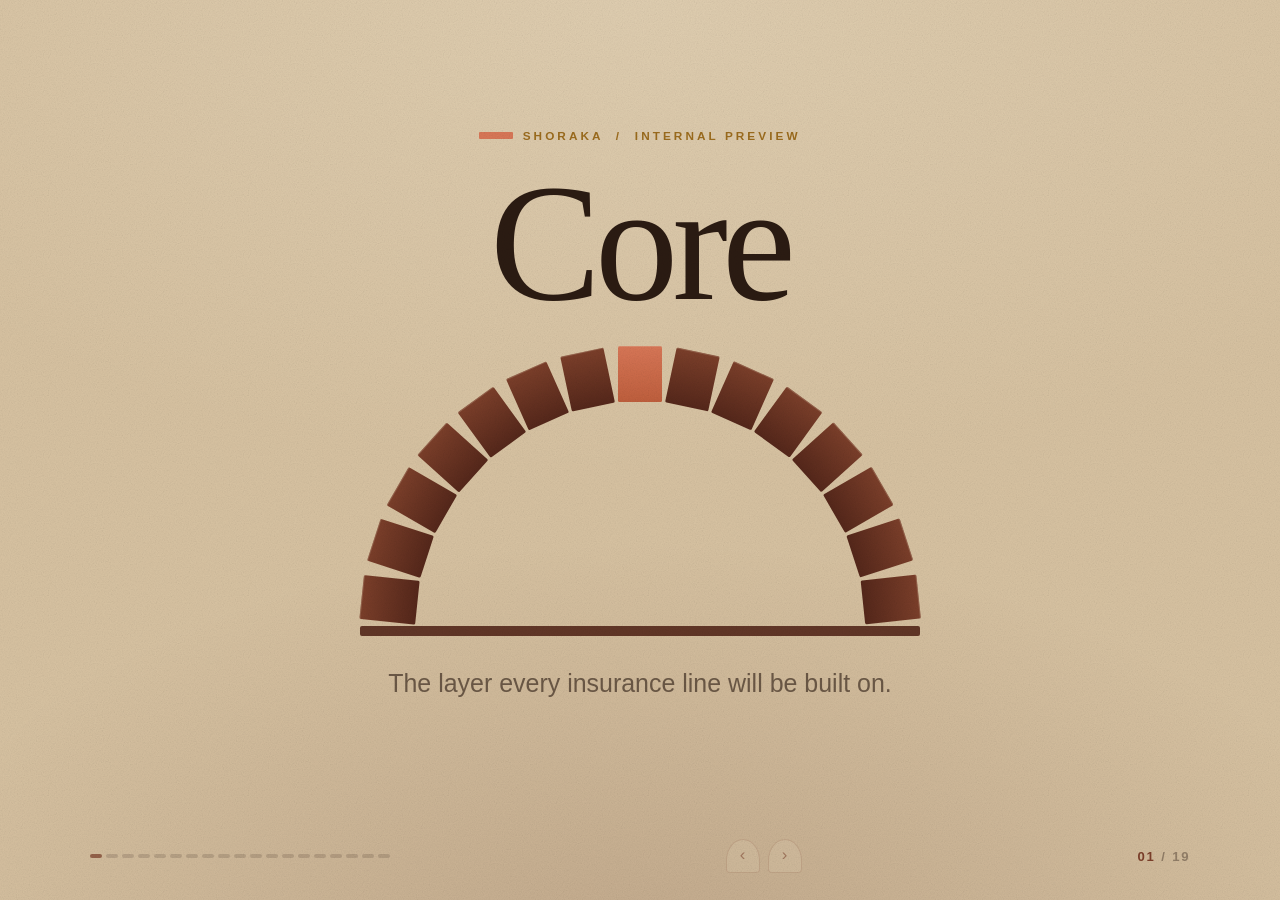
==== index.html @ 7801267b "Build both team slides from one niche primitive The niche is now an engine primitive: the deck's con" ====
<!DOCTYPE html>
<html lang="en">
<head>
<meta charset="utf-8">
<meta name="viewport" content="width=device-width, initial-scale=1">
<title>Core | Shoraka</title>
<meta name="description" content="Why launching a new insurance line used to take months at Shoraka, and what the core platform changes about that.">
<meta name="author" content="Shoraka">
<meta name="theme-color" content="#D8C3A2">
<meta property="og:type" content="website">
<meta property="og:title" content="Core | Shoraka">
<meta property="og:description" content="Why launching a new insurance line used to take months, and what the core platform changes about that.">
<meta property="og:image" content="https://mrsadri.github.io/core-deck/assets/og.jpg">
<meta property="og:url" content="https://mrsadri.github.io/core-deck/">
<meta name="twitter:card" content="summary_large_image">
<link rel="icon" href="assets/favicon.svg" type="image/svg+xml">
<link rel="apple-touch-icon" href="assets/apple-touch-icon.png">
<link rel="stylesheet" href="engine/css/tokens.css">
<link rel="stylesheet" href="engine/css/base.css">
<link rel="stylesheet" href="engine/css/shell.css">
<link rel="stylesheet" href="engine/css/type.css">
<link rel="stylesheet" href="engine/css/motif.css">
<link rel="stylesheet" href="engine/css/member.css">
<link rel="stylesheet" href="engine/css/layout.css">
<link rel="stylesheet" href="engine/css/title.css">
<link rel="stylesheet" href="engine/css/hud.css">
<link rel="stylesheet" href="engine/css/motion.css">
<link rel="stylesheet" href="core/css/tokens.css">
<link rel="stylesheet" href="core/css/team.css">
<link rel="stylesheet" href="core/css/slides.css">
</head>
<body>

<div class="deck" id="deck"></div>

<footer class="hud">
  <div class="ticks" id="ticks"></div>
  <div class="nav">
    <button id="prevBtn" type="button" aria-label="Previous slide">&lsaquo;</button>
    <button id="nextBtn" type="button" aria-label="Next slide">&rsaquo;</button>
  </div>
  <div class="count"><b id="cNow">01</b> <span id="cAll">/ 19</span></div>
</footer>

<script src="engine/js/motif.js"></script>
<script src="engine/js/stagger.js"></script>
<script src="engine/js/niche.js"></script>
<script src="engine/js/render.js"></script>
<script src="engine/js/presentation.js"></script>
<script src="engine/js/input.js"></script>
<script src="engine/js/start.js"></script>
<script src="core/config.js"></script>
<script src="core/copy.js"></script>
<script src="core/content/team.js"></script>
<script src="core/content/slides-opening.js"></script>
<script src="core/content/slides-problem.js"></script>
<script src="core/content/slides-platform.js"></script>
<script src="core/content/slides-vocabulary.js"></script>
<script src="core/content/slides-closing.js"></script>
<script src="core/main.js"></script>
</body>
</html>
---- engine/css/tokens.css ----
/* ============================================================
   Shared tokens: every value both decks agree on.

   Four more tokens are named here and declared by each deck in its
   own css/tokens.css, because their values differ per deck:
     --h1       the display size of an h1
     --tile     the width of a member portrait
     --m-name   the size of a member's name
     --m-role   the size of a member's role
   ============================================================ */
:root{
  --kraft:        #d8c3a2;
  --kraft-hi:     #e7d8bd;
  --kraft-lo:     #c3a77e;
  --brick:        #7c3f2a;
  --brick-deep:   #55271a;
  --yellow:       #c1872a;
  --yellow-lo:    #9c6c1d;
  --orange:       #d97757;
  --ink:          #2b1b12;
  --ink-60:       rgba(43,27,18,.62);
  --ink-38:       rgba(43,27,18,.38);
  --ink-14:       rgba(43,27,18,.14);

  --serif: "Iowan Old Style","Palatino Linotype","Book Antiqua",Palatino,Georgia,"Times New Roman",serif;
  --sans: -apple-system,BlinkMacSystemFont,"Segoe UI","Helvetica Neue",Arial,sans-serif;

  --ease: cubic-bezier(.2,.72,.2,1);
  --pad-y: 7vh;
  --pad-x: 7vw;
}
---- engine/css/base.css ----
/* The page itself: the reset, the kraft ground, the paper grain. */
*{box-sizing:border-box;margin:0;padding:0}
html,body{height:100%}

body{
  background-color:var(--kraft);
  background-image:
    radial-gradient(120% 90% at 50% 0%, rgba(231,216,189,.55) 0%, rgba(231,216,189,0) 58%),
    radial-gradient(100% 80% at 50% 108%, rgba(85,39,26,.16) 0%, rgba(85,39,26,0) 60%);
  color:var(--ink);
  font-family:var(--sans);
  overflow:hidden;
  cursor:default;
  -webkit-font-smoothing:antialiased;
}

/* paper grain */
body::after{
  content:"";position:fixed;inset:0;z-index:60;pointer-events:none;
  opacity:.42;mix-blend-mode:multiply;
  background-image:url("data:image/svg+xml,%3Csvg xmlns='http://www.w3.org/2000/svg' width='200' height='200'%3E%3Cfilter id='n'%3E%3CfeTurbulence type='fractalNoise' baseFrequency='.85' numOctaves='3' stitchTiles='stitch'/%3E%3CfeColorMatrix type='saturate' values='0'/%3E%3C/filter%3E%3Crect width='200' height='200' filter='url(%23n)' opacity='.5'/%3E%3C/svg%3E");
}
---- engine/css/shell.css ----
/* The deck frame, slide visibility, and the enter animation. */
/* ---------- deck shell ---------- */
.deck{position:fixed;inset:0}

.slide{
  position:absolute;inset:0;
  display:grid;place-items:center;
  padding:var(--pad-y) var(--pad-x) calc(var(--pad-y) + 24px);
  opacity:0;visibility:hidden;
  transition:opacity .40s var(--ease), visibility 0s .40s;
}
.slide.is-active{opacity:1;visibility:visible;transition:opacity .40s var(--ease)}
.wrap{width:min(1440px,100%)}

/* enter animation */
[data-anim]{
  opacity:0;transform:translateY(18px);
  transition:opacity .55s var(--ease), transform .55s var(--ease);
  transition-delay:calc(var(--d,0) * 65ms);
}
.is-active [data-anim]{opacity:1;transform:none}
---- engine/css/type.css ----
/* ---------- type ---------- */
.eyebrow{
  font-family:var(--sans);
  font-size:clamp(.7rem,.92vw,1rem);
  font-weight:600;letter-spacing:.26em;text-transform:uppercase;
  color:var(--yellow-lo);
  display:flex;align-items:center;gap:.85em;
}
.eyebrow::before{content:"";width:clamp(20px,2.6vw,42px);height:7px;background:var(--orange);border-radius:1px;flex:none}

h1{
  font-family:var(--serif);font-weight:400;
  font-size:var(--h1);line-height:.86;letter-spacing:-.035em;
}
h2{
  font-family:var(--serif);font-weight:400;
  font-size:clamp(2.4rem,5.7vw,6.1rem);line-height:1.0;letter-spacing:-.022em;
  max-width:20ch;text-wrap:balance;
}
h2.tight{max-width:16ch}
.lead{
  font-size:clamp(1.05rem,1.95vw,2.05rem);line-height:1.42;
  color:var(--ink-60);max-width:34ch;font-weight:400;text-wrap:pretty;
}
.support{
  font-size:clamp(.9rem,1.3vw,1.32rem);line-height:1.5;
  color:var(--brick);max-width:40ch;
}
.stack{display:flex;flex-direction:column;gap:clamp(1rem,2.2vh,1.9rem);align-items:flex-start}
.stack.center{align-items:center;text-align:center}
.stack.center .eyebrow{justify-content:center}
.stack.center .lead{max-width:38ch}
---- engine/css/motif.css ----
/* ---------- arch (rowlock voussoirs) ---------- */
.arch{position:relative;width:100%;margin-inline:auto}
.vsr{position:absolute;left:50%;bottom:0;transform-origin:50% 100%;display:block}
.vsr > i{
  position:absolute;top:0;left:0;right:0;display:block;
  background:linear-gradient(180deg,var(--brick) 0%,var(--brick-deep) 100%);
  border-radius:1.5px;
  box-shadow:inset 0 1px 0 rgba(231,216,189,.22);
  opacity:0;transform:scale(.86);
  transition:opacity .5s var(--ease), transform .5s var(--ease);
  transition-delay:calc(var(--i) * 34ms + 160ms);
}
.is-active .vsr > i{opacity:1;transform:none}
.vsr.is-ghost > i{
  background:none;border:1.5px dashed rgba(43,27,18,.34);box-shadow:none;
}
.vsr.is-new > i{background:linear-gradient(180deg,var(--yellow) 0%,var(--yellow-lo) 100%)}
.vsr.is-key > i{background:linear-gradient(180deg,var(--orange) 0%,#c05f3d 100%)}
.arch.flat .vsr > i{transition-delay:0ms}
/* the search hit: one stone pulled clear of the curve */
.vsr.is-lift > i{
  background:linear-gradient(180deg,var(--orange) 0%,#c05f3d 100%);
  box-shadow:0 10px 20px -10px rgba(85,39,26,.55), inset 0 1px 0 rgba(231,216,189,.3);
}
.vsr.is-lift{filter:drop-shadow(0 0 0 transparent)}
/* springing line under an arch */
.plinth{height:10px;background:var(--brick-deep);border-radius:2px;opacity:.9}
.plinth.thin{height:6px}
/* ---------- loose bricks: the order list before it has an owner ---------- */
.loose{position:relative;width:100%}
.lb{
  position:absolute;display:block;border-radius:1.5px;
  background:linear-gradient(180deg,var(--brick) 0%,var(--brick-deep) 100%);
  box-shadow:inset 0 1px 0 rgba(231,216,189,.22);
  opacity:0;transform:scale(.8);
  transition:opacity .5s var(--ease), transform .55s var(--ease);
  transition-delay:calc(var(--i) * 26ms + 140ms);
}
.is-active .lb{opacity:1;transform:none}
.lb.pale{background:linear-gradient(180deg,var(--kraft-lo) 0%,#b1946a 100%)}
---- engine/css/member.css ----
/* ---------- the member tile ---------- */
/* One niche, shared by every deck, sized by three deck tokens:
   --tile, --m-name and --m-role. A niche holds a photo, the Claude
   glyph, or a pending marker. */
.member{width:100%;text-align:center}
.niche{
  position:relative;aspect-ratio:3/4;width:100%;
  max-width:var(--tile);margin:0 auto .9rem;padding:6px;
  border-radius:50% 50% 7px 7px / 37% 37% 7px 7px;
  background:linear-gradient(165deg,var(--brick) 0%,var(--brick-deep) 100%);
  box-shadow:0 12px 26px -16px rgba(43,27,18,.72);
}
.niche::after{ /* keystone tick */
  content:"";position:absolute;top:-5px;left:50%;transform:translateX(-50%);
  width:12px;height:12px;background:var(--orange);border-radius:2px;
}
.niche img{
  width:100%;height:100%;object-fit:cover;display:block;
  border-radius:50% 50% 4px 4px / 36% 36% 4px 4px;
  background:#6b3423;
  filter:saturate(.86) contrast(1.03);
}
.niche.glyph{display:grid;place-items:center}
.niche.glyph .inner{
  width:100%;height:100%;border-radius:50% 50% 4px 4px / 36% 36% 4px 4px;
  background:linear-gradient(168deg,#f0e4ce 0%,#dcc9a8 100%);
  display:flex;align-items:center;justify-content:center;padding-bottom:6%;
}
/* official Claude mark, unmodified, in its own #D97757 */
.niche.glyph .mark{
  width:60%;height:auto;object-fit:contain;border-radius:0;background:none;filter:none;
}
/* a face we do not have yet, in the same pending voice as the screenshots */
.niche.is-pending{background:none;border:2px dotted var(--orange);padding:4px}
.niche.is-pending::after{background:var(--orange);opacity:.5}
.niche.is-pending .inner{
  width:100%;height:100%;border-radius:50% 50% 4px 4px / 36% 36% 4px 4px;
  background:repeating-linear-gradient(135deg, rgba(217,119,87,.08) 0 10px, rgba(217,119,87,0) 10px 20px), rgba(231,216,189,.6);
  display:grid;place-items:center;padding:8% 6%;
}
.niche.is-pending .tag{
  font-size:clamp(.5rem,.66vw,.68rem);letter-spacing:.14em;text-transform:uppercase;
  font-weight:600;color:var(--orange);line-height:1.3;
}
.m-name{
  font-size:var(--m-name);font-weight:600;line-height:1.28;letter-spacing:-.012em;
  min-height:2.56em; /* keeps every role on the same baseline */
  overflow-wrap:break-word;
}
.m-role{font-size:var(--m-role);color:var(--brick);margin-top:.28rem;letter-spacing:.02em}
/* a narrow, tall frame */
@media (max-width:760px) and (max-aspect-ratio:1/1){
  .niche{padding:4px}
  .niche::after{width:8px;height:8px;top:-4px}
}
---- engine/css/layout.css ----
/* ---------- split layout ---------- */
.split{display:grid;grid-template-columns:1.05fr .95fr;gap:clamp(2rem,6vw,7rem);align-items:center}
.split.tip{grid-template-columns:1fr 1fr}
@media (max-aspect-ratio:1/1){
  .split{grid-template-columns:1fr;gap:clamp(1.6rem,4vh,3rem)}
}
/* ---------- three cards on an arc ---------- */
.arcrow{
  position:relative;display:grid;grid-template-columns:repeat(3,1fr);width:100%;
  gap:clamp(1rem,3vw,3rem);align-items:stretch;
  padding:clamp(1.4rem,4vh,3.2rem) 0 clamp(.6rem,2vh,1.6rem);
}
.pier{
  position:relative;background:rgba(231,216,189,.55);
  border:1px solid rgba(124,63,42,.26);
  border-radius:46% 46% 6px 6px / 26% 26% 6px 6px;
  padding:clamp(1.5rem,3.2vh,2.4rem) clamp(1rem,1.9vw,1.9rem) clamp(1.2rem,2.6vh,2rem);
  text-align:center;
  display:flex;flex-direction:column;justify-content:center;
  transform-origin:50% 100%;
  box-shadow:0 14px 30px -24px rgba(43,27,18,.6);
}
/* the three piers radiate, like voussoirs around a curve */
.pier:nth-child(1){transform:rotate(-3.4deg) translateY(clamp(8px,1.6vh,20px))}
.pier:nth-child(2){transform:translateY(calc(-1 * clamp(12px,2.4vh,32px)))}
.pier:nth-child(3){transform:rotate(3.4deg) translateY(clamp(8px,1.6vh,20px))}
.pier .num{
  font-family:var(--serif);font-size:clamp(1.5rem,2.4vw,2.4rem);color:var(--orange);line-height:1;
  margin-bottom:.5rem;display:block;
}
.pier .pt{font-size:clamp(1rem,1.62vw,1.72rem);line-height:1.32;font-weight:500;letter-spacing:-.01em}
.pier .ps{font-size:clamp(.78rem,1.02vw,1.04rem);color:var(--brick);margin-top:.55rem;line-height:1.4}
---- engine/css/title.css ----
/* ---------- title ---------- */
.title-grid{display:grid;gap:clamp(1.4rem,3.4vh,2.6rem);justify-items:center;text-align:center}
.title-arch{width:min(560px,58vw)}
.hint{
  font-size:.82rem;letter-spacing:.18em;text-transform:uppercase;color:var(--ink-38);
  animation:fade 6s ease forwards;animation-delay:2.4s;
}
@keyframes fade{to{opacity:0}}
/* ---------- closing ---------- */
.closing .lead{max-width:30ch}
.sign{display:flex;gap:.7rem;align-items:center;color:var(--brick);font-size:clamp(.8rem,1.05vw,1.08rem);letter-spacing:.2em;text-transform:uppercase;font-weight:600}

/* the subtitle under a title arch sets its own measure */
.title-grid .lead{max-width:40ch}
---- engine/css/hud.css ----
/* ---------- HUD ---------- */
.hud{
  position:fixed;left:var(--pad-x);right:var(--pad-x);bottom:clamp(16px,3vh,30px);
  z-index:50;display:flex;align-items:center;justify-content:space-between;gap:2rem;
  pointer-events:none;
}
.ticks{display:flex;gap:4px;align-items:center}
.ticks b{width:12px;height:4px;border-radius:2px;background:rgba(43,27,18,.16);transition:background .3s var(--ease)}
.ticks b.on{background:rgba(124,63,42,.72)}
.nav{display:flex;gap:8px;pointer-events:auto;opacity:.5;transition:opacity .25s var(--ease)}
.nav:hover{opacity:1}
.nav button{
  width:34px;height:34px;padding:0 0 2px;
  border:1px solid rgba(124,63,42,.32);
  border-radius:50% 50% 4px 4px / 62% 62% 4px 4px;
  background:rgba(231,216,189,.42);color:var(--brick);
  font:inherit;font-size:1.05rem;line-height:1;cursor:pointer;
  display:grid;place-items:center;
  transition:background .2s var(--ease),border-color .2s var(--ease),transform .2s var(--ease);
}
.nav button:hover{background:rgba(231,216,189,.92);border-color:var(--brick)}
.nav button:active{transform:translateY(1px)}
.nav button:focus-visible{outline:2px solid var(--orange);outline-offset:3px}
.count{font-size:.82rem;letter-spacing:.14em;color:var(--ink-38);font-variant-numeric:tabular-nums;font-weight:600}
.count b{color:var(--brick)}
---- engine/css/motion.css ----
@media (prefers-reduced-motion:reduce){
  *{transition-duration:.01ms !important;animation-duration:.01ms !important;transition-delay:0ms !important}
}
---- core/css/tokens.css ----
/* ============================================================
   CORE / Shoraka internal deck
   The shared system lives in engine/css. What is left here is only
   what Core's own slides use.
   ============================================================ */

:root{
  --h1: clamp(4rem,13vw,15rem);
  /* one tile size for every member, in both tiers */
  --tile: min(158px, 18vh);
  --m-name: clamp(.8rem,1.05vw,1.1rem);
  --m-role: clamp(.7rem,.9vw,.94rem);
}
---- core/css/team.css ----
/* ---------- team ---------- */
/* both team tiers share one 7 column grid and one tile size, so every
   member is set at the same weight */
.team,.wider-row{
  display:grid;grid-template-columns:repeat(7,minmax(0,1fr));
  gap:clamp(.4rem,1.1vw,1.3rem);justify-items:center;width:100%;
}
.wm{width:100%;text-align:center}
/* second tier: the wider team, carried on a shared springing line */
.wider{width:100%;display:flex;flex-direction:column;gap:clamp(.7rem,1.7vh,1.3rem)}
.wider-label{
  display:flex;align-items:center;gap:clamp(.7rem,1.5vw,1.5rem);
  font-size:clamp(.64rem,.84vw,.9rem);font-weight:600;
  letter-spacing:.24em;text-transform:uppercase;color:var(--yellow-lo);white-space:nowrap;
}
.wider-label::before,.wider-label::after{
  content:"";height:2px;flex:1;background:rgba(124,63,42,.26);border-radius:1px;
}
.wm{display:flex;flex-direction:column;align-items:center}
.wm b{
  display:block;font-size:clamp(.72rem,.97vw,1.02rem);font-weight:600;
  line-height:1.28;letter-spacing:-.012em;min-height:2.56em;
  overflow-wrap:break-word;
}
.wm i{
  display:block;font-style:normal;font-size:clamp(.66rem,.84vw,.88rem);
  color:var(--brick);margin-top:.18rem;letter-spacing:.02em;
}
/* a narrow, tall frame: fewer columns and smaller tiles, both tiers alike */
@media (max-width:760px) and (max-aspect-ratio:1/1){
  :root{--tile:58px;--m-name:.7rem;--m-role:.66rem}
  .team,.wider-row{grid-template-columns:repeat(4,minmax(0,1fr));row-gap:1rem}
  .niche{margin-bottom:.45rem}
  .wm b{font-size:.7rem}
  .wm i{font-size:.66rem}
}
---- core/css/slides.css ----
/* ---------- repeated builds ---------- */
.repeat{display:grid;grid-template-columns:repeat(4,1fr);gap:clamp(.9rem,2.4vw,2.4rem);width:100%}
.rep-col{text-align:center}
.rep-col .arch{width:100%}
.rep-name{font-size:clamp(.8rem,1.05vw,1.1rem);font-weight:600;margin-top:.8rem;letter-spacing:.04em;text-transform:uppercase}
.rep-cost{font-size:clamp(.74rem,.95vw,1rem);color:var(--brick);margin-top:.2rem}

/* ---------- key/legend ---------- */
.legend{display:flex;flex-direction:column;gap:.85rem;margin-top:.4rem}
.leg{display:flex;align-items:center;gap:.7rem;font-size:clamp(.84rem,1.15vw,1.18rem);color:var(--ink-60)}
.leg b{width:16px;height:16px;border-radius:2px;flex:none}
.leg b.brown{background:var(--brick)}
.leg b.yellow{background:var(--yellow)}
.leg b.dash{border:1.5px dashed rgba(43,27,18,.4)}
.leg span{color:var(--ink);font-weight:600}
/* ---------- big number ---------- */
.punch{display:flex;align-items:baseline;gap:clamp(1rem,3vw,3rem);flex-wrap:wrap;justify-content:center}
.was{
  font-family:var(--serif);font-size:clamp(2rem,5.4vw,5.4rem);color:var(--ink-38);
  position:relative;line-height:1;
}
.was::after{content:"";position:absolute;left:-4%;right:-4%;top:52%;height:5px;background:var(--brick);opacity:.55;border-radius:3px}
.arrowg{font-size:clamp(1.6rem,3.4vw,3.4rem);color:var(--orange);line-height:1}
.now{font-family:var(--serif);font-size:clamp(3.4rem,9.2vw,10.5rem);line-height:.9;letter-spacing:-.03em}
.now em{font-style:normal;color:var(--orange)}

/* ---------- BFF geometry ---------- */
.bff{width:100%}
.bff-row{display:grid;grid-template-columns:repeat(3,1fr);gap:clamp(1rem,2.6vw,2.6rem);align-items:end}
.opening{
  position:relative;aspect-ratio:1/.86;
  border:2px solid var(--brick);border-bottom:none;
  border-radius:50% 50% 0 0 / 62% 62% 0 0;
  background:linear-gradient(180deg,rgba(231,216,189,.62),rgba(231,216,189,0));
  display:flex;align-items:flex-end;justify-content:center;padding-bottom:9%;
}
.opening span{font-size:clamp(.85rem,1.3vw,1.34rem);font-weight:600;letter-spacing:.1em;text-transform:uppercase}
.base{
  margin-top:10px;height:clamp(38px,5.4vh,62px);border-radius:3px;
  background:linear-gradient(180deg,var(--brick) 0%,var(--brick-deep) 100%);
  display:flex;align-items:center;justify-content:center;
  color:var(--kraft-hi);letter-spacing:.34em;text-transform:uppercase;
  font-size:clamp(.72rem,1.02vw,1.06rem);font-weight:600;
}

/* ---------- before / after ---------- */
.ba{display:grid;grid-template-columns:1fr auto 1fr;gap:clamp(1.4rem,4vw,4rem);align-items:center;width:100%}
.ba-col .k{font-size:clamp(.72rem,.95vw,1rem);letter-spacing:.26em;text-transform:uppercase;color:var(--yellow-lo);margin-bottom:.9rem;font-weight:600}
.ba-col .v{font-family:var(--serif);font-size:clamp(1.5rem,3.3vw,3.5rem);line-height:1.12;letter-spacing:-.02em}
.ba-col.after .v{color:var(--brick)}
.ba-rule{width:3px;align-self:stretch;background:repeating-linear-gradient(180deg,var(--brick) 0 14px,transparent 14px 24px);opacity:.5;border-radius:2px}

/* ---------- vocabulary ---------- */
.term{display:flex;flex-direction:column;gap:clamp(.6rem,1.6vh,1.2rem)}
.acr{font-family:var(--serif);font-size:clamp(4rem,12.5vw,14rem);line-height:.84;letter-spacing:-.04em}
.expand{
  font-size:clamp(1.1rem,2.5vw,2.6rem);color:var(--brick);font-weight:500;letter-spacing:-.01em;
}
.tbd{position:relative;border-bottom:2px dotted var(--orange);padding-bottom:2px}
.tbd em{
  position:absolute;top:-.4em;right:-.6em;transform:translateX(100%);
  font-style:normal;font-size:.42em;letter-spacing:.14em;text-transform:uppercase;
  color:var(--orange);white-space:nowrap;font-weight:600;
}
.term .lead{max-width:30ch;font-size:clamp(1.05rem,2vw,2.1rem);color:var(--ink-60)}
.stepdots{display:flex;gap:8px;align-items:center}
.stepdots b{width:26px;height:9px;border-radius:2px;background:var(--ink-14)}
.stepdots b.on{background:var(--orange)}

/* ---------- one off measures and sizes, each named for its slide ---------- */
.support.note{margin-top:1.4rem;text-align:center}
.support.note.wide{max-width:none}
.stack.center .lead.repeat-sum{max-width:44ch}
.lead.cost-sum{max-width:38ch}
.stack.center .lead.punch-sum{max-width:40ch}
.stack.center .lead.journey-sum{max-width:42ch}
h2.bff-title{font-size:clamp(2rem,4.4vw,4.6rem)}
h1.handoff{font-size:clamp(2.8rem,8.4vw,9rem)}
.acr.phrase{font-size:clamp(2.6rem,7.4vw,8.4rem)}
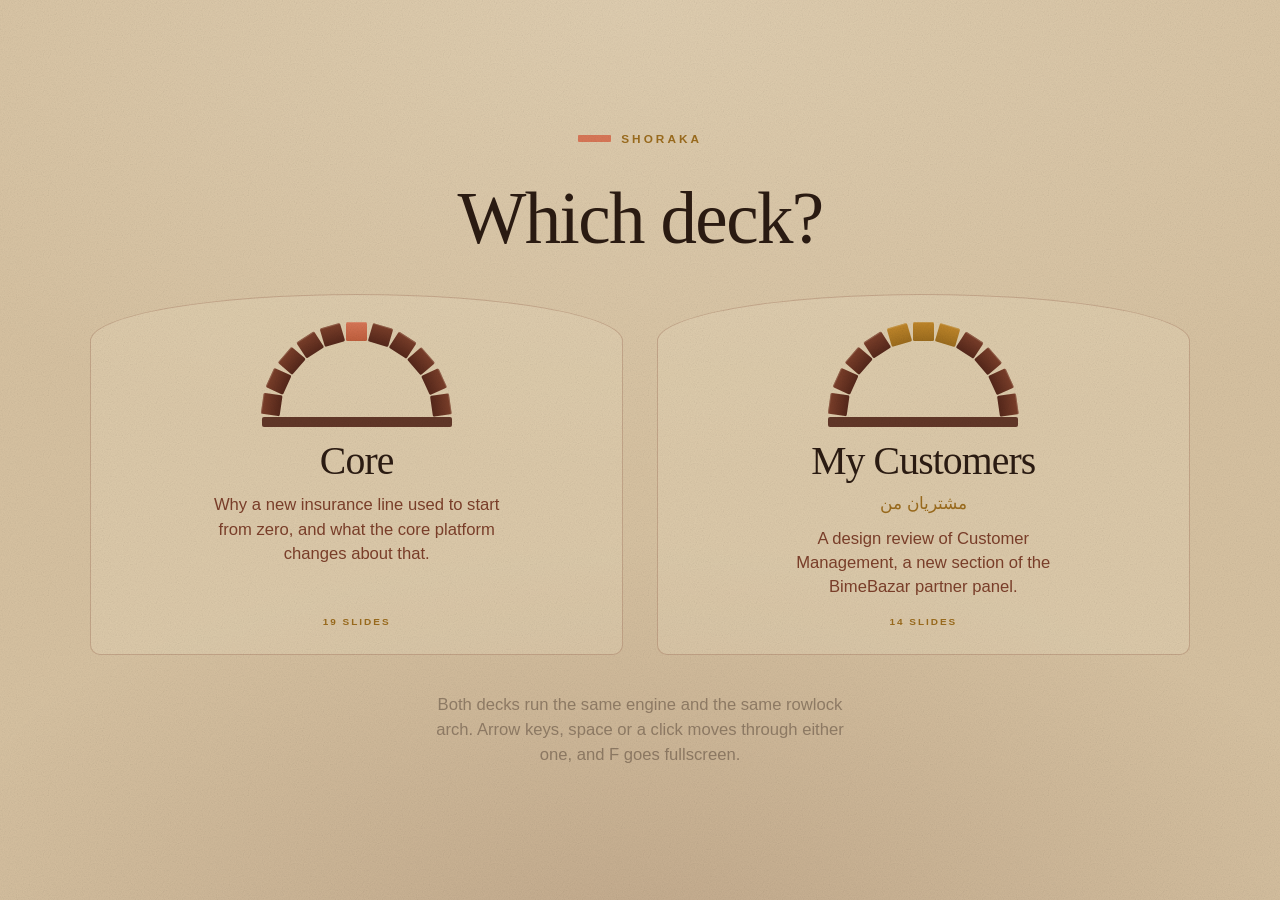
==== commit e742c7f0: "Add a homepage, and move Core down into core/ The repository held two decks and no way in. Core sat " ====
--- a/index.html
+++ b/index.html
@@ -3,60 +3,54 @@
 <head>
 <meta charset="utf-8">
 <meta name="viewport" content="width=device-width, initial-scale=1">
-<title>Core | Shoraka</title>
-<meta name="description" content="Why launching a new insurance line used to take months at Shoraka, and what the core platform changes about that.">
+<title>Shoraka decks</title>
+<meta name="description" content="Two presentations: Core, the insurance platform, and My Customers, a design review of the BimeBazar partner panel.">
 <meta name="author" content="Shoraka">
 <meta name="theme-color" content="#D8C3A2">
 <meta property="og:type" content="website">
-<meta property="og:title" content="Core | Shoraka">
-<meta property="og:description" content="Why launching a new insurance line used to take months, and what the core platform changes about that.">
-<meta property="og:image" content="https://mrsadri.github.io/core-deck/assets/og.jpg">
+<meta property="og:title" content="Shoraka decks">
+<meta property="og:description" content="Two presentations: Core, the insurance platform, and My Customers, a design review of the BimeBazar partner panel.">
+<meta property="og:image" content="https://mrsadri.github.io/core-deck/assets/social/core.jpg">
 <meta property="og:url" content="https://mrsadri.github.io/core-deck/">
 <meta name="twitter:card" content="summary_large_image">
-<link rel="icon" href="assets/favicon.svg" type="image/svg+xml">
-<link rel="apple-touch-icon" href="assets/apple-touch-icon.png">
+<link rel="icon" href="assets/brand/favicon.svg" type="image/svg+xml">
+<link rel="apple-touch-icon" href="assets/brand/apple-touch-icon.png">
 <link rel="stylesheet" href="engine/css/tokens.css">
 <link rel="stylesheet" href="engine/css/base.css">
-<link rel="stylesheet" href="engine/css/shell.css">
 <link rel="stylesheet" href="engine/css/type.css">
 <link rel="stylesheet" href="engine/css/motif.css">
-<link rel="stylesheet" href="engine/css/member.css">
-<link rel="stylesheet" href="engine/css/layout.css">
-<link rel="stylesheet" href="engine/css/title.css">
-<link rel="stylesheet" href="engine/css/hud.css">
 <link rel="stylesheet" href="engine/css/motion.css">
-<link rel="stylesheet" href="core/css/tokens.css">
-<link rel="stylesheet" href="core/css/team.css">
-<link rel="stylesheet" href="core/css/slides.css">
+<link rel="stylesheet" href="home/css/home.css">
 </head>
 <body>
 
-<div class="deck" id="deck"></div>
+<main class="home is-active" id="home">
+  <div class="home-grid">
+    <div class="eyebrow">Shoraka</div>
+    <h1 class="ask">Which deck?</h1>
 
-<footer class="hud">
-  <div class="ticks" id="ticks"></div>
-  <div class="nav">
-    <button id="prevBtn" type="button" aria-label="Previous slide">&lsaquo;</button>
-    <button id="nextBtn" type="button" aria-label="Next slide">&rsaquo;</button>
+    <div class="choices">
+      <a class="choice" href="core/index.html">
+        <div class="choice-arch"><div class="arch" data-bricks="11" data-depth=".2" data-key="1"></div><div class="plinth"></div></div>
+        <div class="choice-name">Core</div>
+        <p class="choice-sub">Why a new insurance line used to start from zero, and what the core platform changes about that.</p>
+        <div class="choice-meta">19 slides</div>
+      </a>
+
+      <a class="choice" href="customers/index.html">
+        <div class="choice-arch"><div class="arch" data-bricks="11" data-depth=".2" data-new="3"></div><div class="plinth"></div></div>
+        <div class="choice-name">My Customers</div>
+        <p class="choice-fa" dir="rtl" lang="fa">مشتریان من</p>
+        <p class="choice-sub">A design review of Customer Management, a new section of the BimeBazar partner panel.</p>
+        <div class="choice-meta">14 slides</div>
+      </a>
+    </div>
+
+    <p class="home-foot">Both decks run the same engine and the same rowlock arch. Arrow keys, space or a click moves through either one, and F goes fullscreen.</p>
   </div>
-  <div class="count"><b id="cNow">01</b> <span id="cAll">/ 19</span></div>
-</footer>
+</main>
 
 <script src="engine/js/motif.js"></script>
-<script src="engine/js/stagger.js"></script>
-<script src="engine/js/niche.js"></script>
-<script src="engine/js/render.js"></script>
-<script src="engine/js/presentation.js"></script>
-<script src="engine/js/input.js"></script>
-<script src="engine/js/start.js"></script>
-<script src="core/config.js"></script>
-<script src="core/copy.js"></script>
-<script src="core/content/team.js"></script>
-<script src="core/content/slides-opening.js"></script>
-<script src="core/content/slides-problem.js"></script>
-<script src="core/content/slides-platform.js"></script>
-<script src="core/content/slides-vocabulary.js"></script>
-<script src="core/content/slides-closing.js"></script>
-<script src="core/main.js"></script>
+<script src="home/main.js"></script>
 </body>
 </html>
--- a/engine/css/tokens.css
+++ b/engine/css/tokens.css
@@ -1,14 +1,20 @@
 /* ============================================================
-   Shared tokens: every value both decks agree on.
+   Every token, for both decks and the homepage.
 
-   Four more tokens are named here and declared by each deck in its
-   own css/tokens.css, because their values differ per deck:
-     --h1       the display size of an h1
-     --tile     the width of a member portrait
-     --m-name   the size of a member's name
-     --m-role   the size of a member's role
+   One value, defined once. A deck does not declare tokens of its own: a
+   size only one deck needs belongs in that deck's own stylesheet, next to
+   the rule that needs it. So a number here moves both decks together, and
+   a number that moves one deck is visibly local.
+
+   --tile is the one token a deck still narrows, and only because the cap
+   follows the grid rather than the brand. Core packs 14 members into two
+   tiers, so the shared cap below leaves it 1.3px short of its frame at
+   1280x800; it sets its own in core/css/team.css. My Customers sets 5 in
+   one tier and uses the shared value. Both decks narrow it again on a
+   narrow, tall frame, where Core drops to 4 columns and Customers to 2.
    ============================================================ */
 :root{
+  /* ---------- palette: kraft paper, brick, and one accent ---------- */
   --kraft:        #d8c3a2;
   --kraft-hi:     #e7d8bd;
   --kraft-lo:     #c3a77e;
@@ -22,9 +28,35 @@
   --ink-38:       rgba(43,27,18,.38);
   --ink-14:       rgba(43,27,18,.14);
 
+  /* ---------- families: installed faces only, so a deck renders offline ---------- */
   --serif: "Iowan Old Style","Palatino Linotype","Book Antiqua",Palatino,Georgia,"Times New Roman",serif;
   --sans: -apple-system,BlinkMacSystemFont,"Segoe UI","Helvetica Neue",Arial,sans-serif;
 
+  /* ---------- the type scale, largest first ----------
+     --h1-hero sets a single display word, such as Core on its title
+     slide. --h1 sets a display sentence, which is what every other h1 in
+     either deck is. --h2 down are the same sizes both decks always used. */
+  --h1-hero: clamp(4rem,13vw,15rem);
+  --h1:      clamp(2.7rem,8vw,8.6rem);
+  --h2:      clamp(2.4rem,5.7vw,6.1rem);
+  --lead:    clamp(1.05rem,1.95vw,2.05rem);
+  --support: clamp(.9rem,1.3vw,1.32rem);
+  --eyebrow: clamp(.7rem,.92vw,1rem);
+
+  /* ---------- the member tile ----------
+     --tile is a cap, not a width: a niche fills its grid cell up to this.
+     The cap stops a sparse grid ballooning; a dense grid is governed by
+     its cell long before the cap is reached. */
+  --tile:   min(204px, 24vh);
+  --m-name: clamp(.83rem,1.1vw,1.16rem);
+  --m-role: clamp(.72rem,.92vw,.97rem);
+
+  /* ---------- the panel screenshot frame ----------
+     My Customers frames every capture to this. Change it once if the real
+     captures come back at a size other than 1280 x 832. */
+  --shot-ratio: 1280 / 832;
+
+  /* ---------- motion and the frame ---------- */
   --ease: cubic-bezier(.2,.72,.2,1);
   --pad-y: 7vh;
   --pad-x: 7vw;
--- a/engine/css/type.css
+++ b/engine/css/type.css
@@ -1,7 +1,7 @@
 /* ---------- type ---------- */
 .eyebrow{
   font-family:var(--sans);
-  font-size:clamp(.7rem,.92vw,1rem);
+  font-size:var(--eyebrow);
   font-weight:600;letter-spacing:.26em;text-transform:uppercase;
   color:var(--yellow-lo);
   display:flex;align-items:center;gap:.85em;
@@ -12,18 +12,22 @@
   font-family:var(--serif);font-weight:400;
   font-size:var(--h1);line-height:.86;letter-spacing:-.035em;
 }
+/* one display word, set as large as the frame allows */
+h1.hero{
+  font-size:var(--h1-hero);
+}
 h2{
   font-family:var(--serif);font-weight:400;
-  font-size:clamp(2.4rem,5.7vw,6.1rem);line-height:1.0;letter-spacing:-.022em;
+  font-size:var(--h2);line-height:1.0;letter-spacing:-.022em;
   max-width:20ch;text-wrap:balance;
 }
 h2.tight{max-width:16ch}
 .lead{
-  font-size:clamp(1.05rem,1.95vw,2.05rem);line-height:1.42;
+  font-size:var(--lead);line-height:1.42;
   color:var(--ink-60);max-width:34ch;font-weight:400;text-wrap:pretty;
 }
 .support{
-  font-size:clamp(.9rem,1.3vw,1.32rem);line-height:1.5;
+  font-size:var(--support);line-height:1.5;
   color:var(--brick);max-width:40ch;
 }
 .stack{display:flex;flex-direction:column;gap:clamp(1rem,2.2vh,1.9rem);align-items:flex-start}
--- a/engine/css/motif.css
+++ b/engine/css/motif.css
@@ -16,7 +16,6 @@
 }
 .vsr.is-new > i{background:linear-gradient(180deg,var(--yellow) 0%,var(--yellow-lo) 100%)}
 .vsr.is-key > i{background:linear-gradient(180deg,var(--orange) 0%,#c05f3d 100%)}
-.arch.flat .vsr > i{transition-delay:0ms}
 /* the search hit: one stone pulled clear of the curve */
 .vsr.is-lift > i{
   background:linear-gradient(180deg,var(--orange) 0%,#c05f3d 100%);
--- a/home/css/home.css
+++ b/home/css/home.css
@@ -0,0 +1,96 @@
+/* ---------- the chooser ---------- */
+/* The homepage is not a deck: no slides, no HUD, no navigation. It borrows
+   the ground from base.css, the type scale from tokens.css and the arch from
+   motif.css, so it cannot drift away from the two decks it introduces.
+
+   .home carries .is-active because that is the engine's word for revealed,
+   and the homepage is revealed for as long as it is open. It is what makes
+   the bricks of each card's arch opaque. The entrance itself is a plain
+   keyframe on the same 65ms beat and the same --ease as a slide, so the
+   timing matches without the homepage joining the deck lifecycle, and every
+   element ends at its resting state, so the cards stay readable even if the
+   animation never runs. */
+
+/* one screen, but never clip the cards on a short frame */
+body{overflow:auto}
+
+.home{
+  min-height:100%;display:grid;place-items:center;
+  padding:var(--pad-y) var(--pad-x);
+}
+.home-grid{
+  display:flex;flex-direction:column;align-items:center;text-align:center;
+  gap:clamp(1.6rem,4.2vh,3rem);width:min(1100px,100%);
+}
+.home-grid .eyebrow{justify-content:center}
+.ask{font-size:var(--h2);line-height:1;letter-spacing:-.022em;max-width:20ch}
+.home-foot{font-size:var(--support);color:var(--ink-38);max-width:48ch;line-height:1.5}
+
+/* ---------- the two cards ---------- */
+.choices{
+  display:grid;grid-template-columns:repeat(2,minmax(0,1fr));
+  gap:clamp(1rem,2.6vw,2.4rem);width:100%;
+}
+.choice{
+  display:flex;flex-direction:column;align-items:center;gap:.75rem;
+  padding:clamp(1.3rem,3vh,2.2rem) clamp(1rem,2.2vw,2rem);
+  border:1px solid rgba(124,63,42,.26);
+  border-radius:50% 50% 10px 10px / 13% 13% 10px 10px;
+  background:rgba(231,216,189,.34);
+  color:inherit;text-decoration:none;
+  transition:background .25s var(--ease),border-color .25s var(--ease),transform .25s var(--ease);
+}
+.choice:hover,.choice:focus-visible{
+  background:rgba(231,216,189,.74);border-color:rgba(124,63,42,.54);
+  transform:translateY(-3px);
+}
+.choice:focus-visible{outline:2px solid var(--orange);outline-offset:3px}
+
+/* a small arch over each card, built by the primitive the decks use */
+.choice-arch{width:min(190px,44%)}
+
+.choice-name{
+  font-family:var(--serif);font-weight:400;
+  font-size:clamp(1.7rem,3.1vw,2.9rem);line-height:1;letter-spacing:-.022em;
+  margin-top:.2rem;
+}
+.choice-fa{font-size:var(--support);color:var(--yellow-lo);line-height:1.3}
+.choice-sub{font-size:var(--support);color:var(--brick);max-width:32ch;line-height:1.45}
+/* pinned to the foot of the card, so the two counts sit on one line
+   however much the copy above them differs in length */
+.choice-meta{
+  font-size:clamp(.6rem,.78vw,.78rem);letter-spacing:.2em;text-transform:uppercase;
+  font-weight:600;color:var(--yellow-lo);margin-top:auto;padding-top:.3rem;
+}
+
+/* ---------- the entrance ---------- */
+.home-grid > *,.choice{animation:rise .55s var(--ease) both;animation-delay:calc(var(--d,0) * 65ms)}
+/* the card row carries its cards, which animate on their own beats */
+.choices{animation:none}
+.home-grid > *:nth-child(1){--d:0}
+.home-grid > *:nth-child(2){--d:1}
+.home-grid > *:nth-child(4){--d:5}
+.choice:nth-child(1){--d:2}
+.choice:nth-child(2){--d:3}
+@keyframes rise{from{opacity:0;transform:translateY(18px)}}
+
+/* ---------- a narrow, tall frame ----------
+   The cards stack, so the page gets taller exactly when it has less room.
+   Both cards have to stay above the fold: a chooser whose second choice is
+   below it is only asking half a question. */
+@media (max-aspect-ratio:1/1){
+  .home{padding-block:clamp(1.2rem,3.4vh,2.2rem)}
+  .home-grid{gap:clamp(1rem,2.6vh,1.8rem)}
+  .choices{grid-template-columns:1fr}
+  .choice-arch{width:min(150px,34%)}
+}
+@media (max-width:760px) and (max-aspect-ratio:1/1){
+  .home-grid{gap:clamp(.9rem,2.4vh,1.4rem)}
+  .choice{gap:.45rem;padding:1rem .9rem}
+}
+
+/* motion.css zeroes every duration, but an animation delay would still hold
+   a card back, so the homepage clears its own */
+@media (prefers-reduced-motion:reduce){
+  .home-grid > *,.choice{animation-delay:0ms}
+}
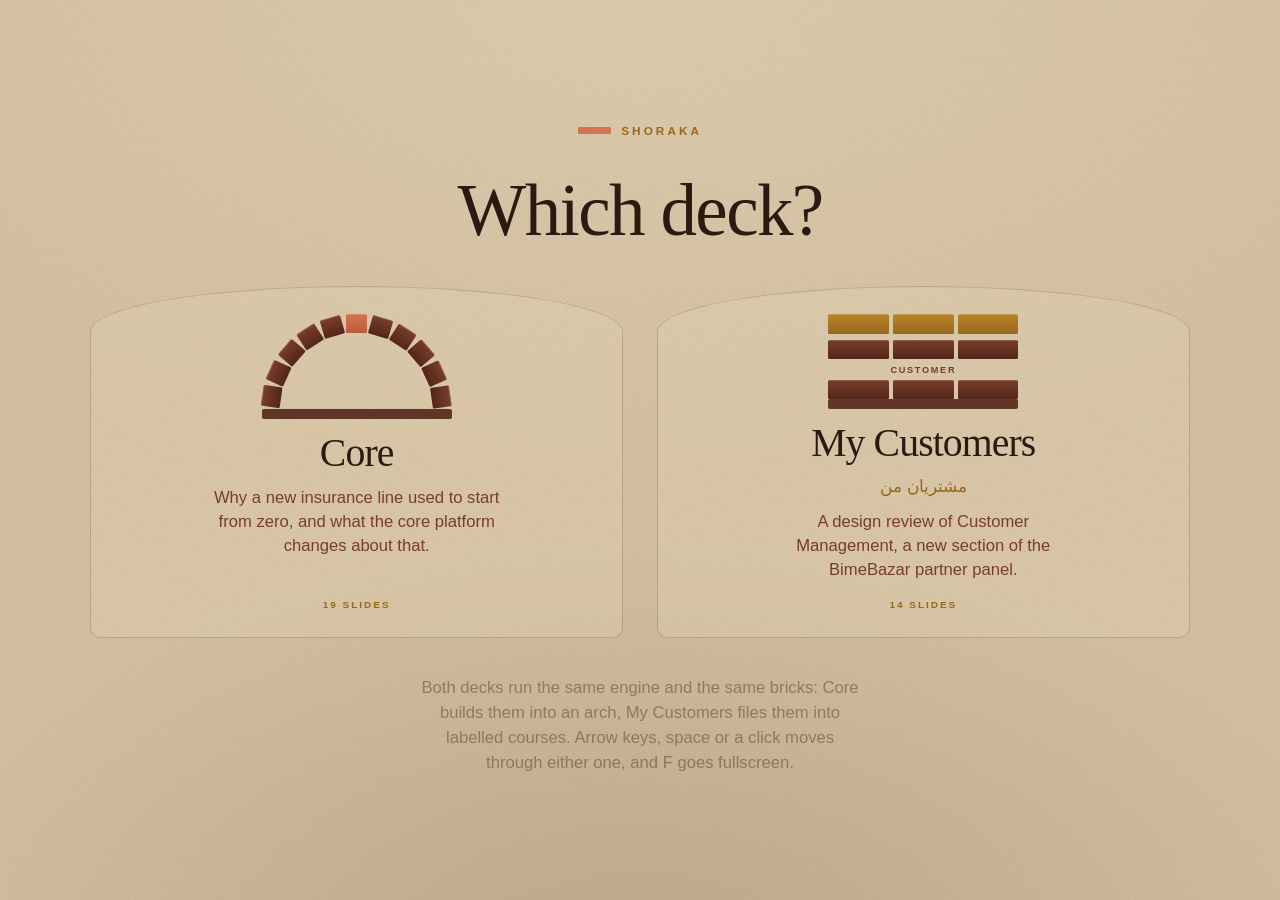
==== commit 5b1b8444: "Give My Customers a bond instead of an arch The rowlock arch argues a span: bricks radiating around " ====
--- a/index.html
+++ b/index.html
@@ -31,14 +31,14 @@
 
     <div class="choices">
       <a class="choice" href="core/index.html">
-        <div class="choice-arch"><div class="arch" data-bricks="11" data-depth=".2" data-key="1"></div><div class="plinth"></div></div>
+        <div class="choice-motif"><div class="arch" data-bricks="11" data-depth=".2" data-key="1"></div><div class="plinth"></div></div>
         <div class="choice-name">Core</div>
         <p class="choice-sub">Why a new insurance line used to start from zero, and what the core platform changes about that.</p>
         <div class="choice-meta">19 slides</div>
       </a>
 
       <a class="choice" href="customers/index.html">
-        <div class="choice-arch"><div class="arch" data-bricks="11" data-depth=".2" data-new="3"></div><div class="plinth"></div></div>
+        <div class="choice-motif"><div class="bond" data-bricks="9" data-courses="3" data-new="3" data-tags="||Customer"></div><div class="plinth"></div></div>
         <div class="choice-name">My Customers</div>
         <p class="choice-fa" dir="rtl" lang="fa">مشتریان من</p>
         <p class="choice-sub">A design review of Customer Management, a new section of the BimeBazar partner panel.</p>
@@ -46,7 +46,7 @@
       </a>
     </div>
 
-    <p class="home-foot">Both decks run the same engine and the same rowlock arch. Arrow keys, space or a click moves through either one, and F goes fullscreen.</p>
+    <p class="home-foot">Both decks run the same engine and the same bricks: Core builds them into an arch, My Customers files them into labelled courses. Arrow keys, space or a click moves through either one, and F goes fullscreen.</p>
   </div>
 </main>
 
--- a/engine/css/motif.css
+++ b/engine/css/motif.css
@@ -16,15 +16,44 @@
 }
 .vsr.is-new > i{background:linear-gradient(180deg,var(--yellow) 0%,var(--yellow-lo) 100%)}
 .vsr.is-key > i{background:linear-gradient(180deg,var(--orange) 0%,#c05f3d 100%)}
-/* the search hit: one stone pulled clear of the curve */
-.vsr.is-lift > i{
-  background:linear-gradient(180deg,var(--orange) 0%,#c05f3d 100%);
-  box-shadow:0 10px 20px -10px rgba(85,39,26,.55), inset 0 1px 0 rgba(231,216,189,.3);
-}
-.vsr.is-lift{filter:drop-shadow(0 0 0 transparent)}
 /* springing line under an arch */
 .plinth{height:10px;background:var(--brick-deep);border-radius:2px;opacity:.9}
 .plinth.thin{height:6px}
+/* ---------- bond: the same bricks, sorted into courses and labelled ----------
+   The arch's counterpart. A course is a grid of equal columns, so a wall of
+   any width divides evenly and needs no pixel arithmetic; the label sits above
+   its own course, which is what makes a shelf a shelf.
+   ------------------------------------------------------------------------- */
+.bond{display:flex;flex-direction:column;gap:clamp(.3rem,.7vh,.5rem);width:100%}
+.crs{display:flex;flex-direction:column;gap:.3em}
+.crs-row{display:grid;grid-template-columns:repeat(var(--per),1fr);gap:4px}
+.crs-tag{
+  font-size:clamp(.56rem,.72vw,.76rem);letter-spacing:.18em;text-transform:uppercase;
+  font-weight:600;color:var(--brick);line-height:1;
+}
+.crs.is-new .crs-tag{color:var(--yellow-lo)}
+.crs.is-pending .crs-tag{color:var(--ink-38)}
+.bk{
+  display:block;aspect-ratio:3.1 / 1;border-radius:1.5px;
+  background:linear-gradient(180deg,var(--brick) 0%,var(--brick-deep) 100%);
+  box-shadow:inset 0 1px 0 rgba(231,216,189,.22);
+  opacity:0;transform:scale(.88);
+  transition:opacity .5s var(--ease), transform .5s var(--ease);
+  transition-delay:calc(var(--i) * 30ms + 160ms);
+}
+.is-active .bk{opacity:1;transform:none}
+.bk.is-ghost{
+  background:none;border:1.5px dashed rgba(43,27,18,.34);box-shadow:none;
+}
+.bk.is-new{background:linear-gradient(180deg,var(--yellow) 0%,var(--yellow-lo) 100%)}
+.bk.is-key{background:linear-gradient(180deg,var(--orange) 0%,#c05f3d 100%)}
+/* the search hit: one brick pulled clear of the course it was filed in.
+   translate rather than transform, so the pull survives the reveal. */
+.bk.is-lift{
+  background:linear-gradient(180deg,var(--orange) 0%,#c05f3d 100%);
+  translate:0 -142%;
+  box-shadow:0 10px 20px -10px rgba(85,39,26,.55), inset 0 1px 0 rgba(231,216,189,.3);
+}
 /* ---------- loose bricks: the order list before it has an owner ---------- */
 .loose{position:relative;width:100%}
 .lb{
--- a/home/css/home.css
+++ b/home/css/home.css
@@ -1,11 +1,12 @@
 /* ---------- the chooser ---------- */
 /* The homepage is not a deck: no slides, no HUD, no navigation. It borrows
-   the ground from base.css, the type scale from tokens.css and the arch from
-   motif.css, so it cannot drift away from the two decks it introduces.
+   the ground from base.css, the type scale from tokens.css and both brick
+   geometries from motif.css, so it cannot drift away from the decks it
+   introduces: each card carries the motif of the deck under it.
 
    .home carries .is-active because that is the engine's word for revealed,
    and the homepage is revealed for as long as it is open. It is what makes
-   the bricks of each card's arch opaque. The entrance itself is a plain
+   the bricks of each card's motif opaque. The entrance itself is a plain
    keyframe on the same 65ms beat and the same --ease as a slide, so the
    timing matches without the homepage joining the deck lifecycle, and every
    element ends at its resting state, so the cards stay readable even if the
@@ -46,8 +47,9 @@
 }
 .choice:focus-visible{outline:2px solid var(--orange);outline-offset:3px}
 
-/* a small arch over each card, built by the primitive the decks use */
-.choice-arch{width:min(190px,44%)}
+/* a small motif over each card, built by the primitive the decks use:
+   an arch for Core, a bond for My Customers */
+.choice-motif{width:min(190px,44%)}
 
 .choice-name{
   font-family:var(--serif);font-weight:400;
@@ -82,7 +84,7 @@
   .home{padding-block:clamp(1.2rem,3.4vh,2.2rem)}
   .home-grid{gap:clamp(1rem,2.6vh,1.8rem)}
   .choices{grid-template-columns:1fr}
-  .choice-arch{width:min(150px,34%)}
+  .choice-motif{width:min(150px,34%)}
 }
 @media (max-width:760px) and (max-aspect-ratio:1/1){
   .home-grid{gap:clamp(.9rem,2.4vh,1.4rem)}
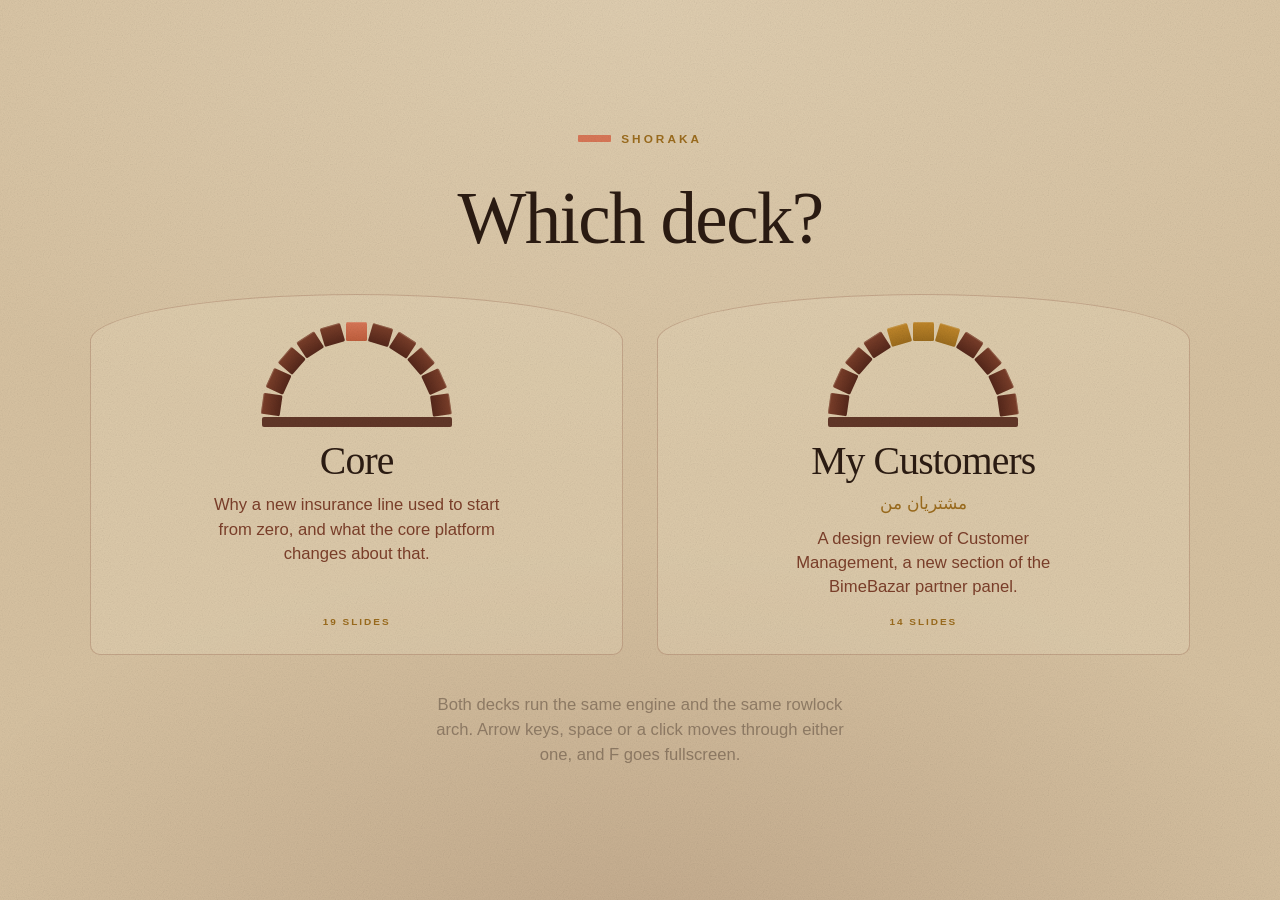
==== commit e2df2b74: "Keep the arch as the motif of both decks The previous commit gave My Customers a second geometry: br" ====
--- a/index.html
+++ b/index.html
@@ -31,14 +31,14 @@
 
     <div class="choices">
       <a class="choice" href="core/index.html">
-        <div class="choice-motif"><div class="arch" data-bricks="11" data-depth=".2" data-key="1"></div><div class="plinth"></div></div>
+        <div class="choice-arch"><div class="arch" data-bricks="11" data-depth=".2" data-key="1"></div><div class="plinth"></div></div>
         <div class="choice-name">Core</div>
         <p class="choice-sub">Why a new insurance line used to start from zero, and what the core platform changes about that.</p>
         <div class="choice-meta">19 slides</div>
       </a>
 
       <a class="choice" href="customers/index.html">
-        <div class="choice-motif"><div class="bond" data-bricks="9" data-courses="3" data-new="3" data-tags="||Customer"></div><div class="plinth"></div></div>
+        <div class="choice-arch"><div class="arch" data-bricks="11" data-depth=".2" data-new="3"></div><div class="plinth"></div></div>
         <div class="choice-name">My Customers</div>
         <p class="choice-fa" dir="rtl" lang="fa">مشتریان من</p>
         <p class="choice-sub">A design review of Customer Management, a new section of the BimeBazar partner panel.</p>
@@ -46,7 +46,7 @@
       </a>
     </div>
 
-    <p class="home-foot">Both decks run the same engine and the same bricks: Core builds them into an arch, My Customers files them into labelled courses. Arrow keys, space or a click moves through either one, and F goes fullscreen.</p>
+    <p class="home-foot">Both decks run the same engine and the same rowlock arch. Arrow keys, space or a click moves through either one, and F goes fullscreen.</p>
   </div>
 </main>
 
--- a/engine/css/motif.css
+++ b/engine/css/motif.css
@@ -16,44 +16,15 @@
 }
 .vsr.is-new > i{background:linear-gradient(180deg,var(--yellow) 0%,var(--yellow-lo) 100%)}
 .vsr.is-key > i{background:linear-gradient(180deg,var(--orange) 0%,#c05f3d 100%)}
+/* the search hit: one stone pulled clear of the curve */
+.vsr.is-lift > i{
+  background:linear-gradient(180deg,var(--orange) 0%,#c05f3d 100%);
+  box-shadow:0 10px 20px -10px rgba(85,39,26,.55), inset 0 1px 0 rgba(231,216,189,.3);
+}
+.vsr.is-lift{filter:drop-shadow(0 0 0 transparent)}
 /* springing line under an arch */
 .plinth{height:10px;background:var(--brick-deep);border-radius:2px;opacity:.9}
 .plinth.thin{height:6px}
-/* ---------- bond: the same bricks, sorted into courses and labelled ----------
-   The arch's counterpart. A course is a grid of equal columns, so a wall of
-   any width divides evenly and needs no pixel arithmetic; the label sits above
-   its own course, which is what makes a shelf a shelf.
-   ------------------------------------------------------------------------- */
-.bond{display:flex;flex-direction:column;gap:clamp(.3rem,.7vh,.5rem);width:100%}
-.crs{display:flex;flex-direction:column;gap:.3em}
-.crs-row{display:grid;grid-template-columns:repeat(var(--per),1fr);gap:4px}
-.crs-tag{
-  font-size:clamp(.56rem,.72vw,.76rem);letter-spacing:.18em;text-transform:uppercase;
-  font-weight:600;color:var(--brick);line-height:1;
-}
-.crs.is-new .crs-tag{color:var(--yellow-lo)}
-.crs.is-pending .crs-tag{color:var(--ink-38)}
-.bk{
-  display:block;aspect-ratio:3.1 / 1;border-radius:1.5px;
-  background:linear-gradient(180deg,var(--brick) 0%,var(--brick-deep) 100%);
-  box-shadow:inset 0 1px 0 rgba(231,216,189,.22);
-  opacity:0;transform:scale(.88);
-  transition:opacity .5s var(--ease), transform .5s var(--ease);
-  transition-delay:calc(var(--i) * 30ms + 160ms);
-}
-.is-active .bk{opacity:1;transform:none}
-.bk.is-ghost{
-  background:none;border:1.5px dashed rgba(43,27,18,.34);box-shadow:none;
-}
-.bk.is-new{background:linear-gradient(180deg,var(--yellow) 0%,var(--yellow-lo) 100%)}
-.bk.is-key{background:linear-gradient(180deg,var(--orange) 0%,#c05f3d 100%)}
-/* the search hit: one brick pulled clear of the course it was filed in.
-   translate rather than transform, so the pull survives the reveal. */
-.bk.is-lift{
-  background:linear-gradient(180deg,var(--orange) 0%,#c05f3d 100%);
-  translate:0 -142%;
-  box-shadow:0 10px 20px -10px rgba(85,39,26,.55), inset 0 1px 0 rgba(231,216,189,.3);
-}
 /* ---------- loose bricks: the order list before it has an owner ---------- */
 .loose{position:relative;width:100%}
 .lb{
--- a/home/css/home.css
+++ b/home/css/home.css
@@ -1,12 +1,11 @@
 /* ---------- the chooser ---------- */
 /* The homepage is not a deck: no slides, no HUD, no navigation. It borrows
-   the ground from base.css, the type scale from tokens.css and both brick
-   geometries from motif.css, so it cannot drift away from the decks it
-   introduces: each card carries the motif of the deck under it.
+   the ground from base.css, the type scale from tokens.css and the arch from
+   motif.css, so it cannot drift away from the two decks it introduces.
 
    .home carries .is-active because that is the engine's word for revealed,
    and the homepage is revealed for as long as it is open. It is what makes
-   the bricks of each card's motif opaque. The entrance itself is a plain
+   the bricks of each card's arch opaque. The entrance itself is a plain
    keyframe on the same 65ms beat and the same --ease as a slide, so the
    timing matches without the homepage joining the deck lifecycle, and every
    element ends at its resting state, so the cards stay readable even if the
@@ -47,9 +46,8 @@
 }
 .choice:focus-visible{outline:2px solid var(--orange);outline-offset:3px}
 
-/* a small motif over each card, built by the primitive the decks use:
-   an arch for Core, a bond for My Customers */
-.choice-motif{width:min(190px,44%)}
+/* a small arch over each card, built by the primitive the decks use */
+.choice-arch{width:min(190px,44%)}
 
 .choice-name{
   font-family:var(--serif);font-weight:400;
@@ -84,7 +82,7 @@
   .home{padding-block:clamp(1.2rem,3.4vh,2.2rem)}
   .home-grid{gap:clamp(1rem,2.6vh,1.8rem)}
   .choices{grid-template-columns:1fr}
-  .choice-motif{width:min(150px,34%)}
+  .choice-arch{width:min(150px,34%)}
 }
 @media (max-width:760px) and (max-aspect-ratio:1/1){
   .home-grid{gap:clamp(.9rem,2.4vh,1.4rem)}
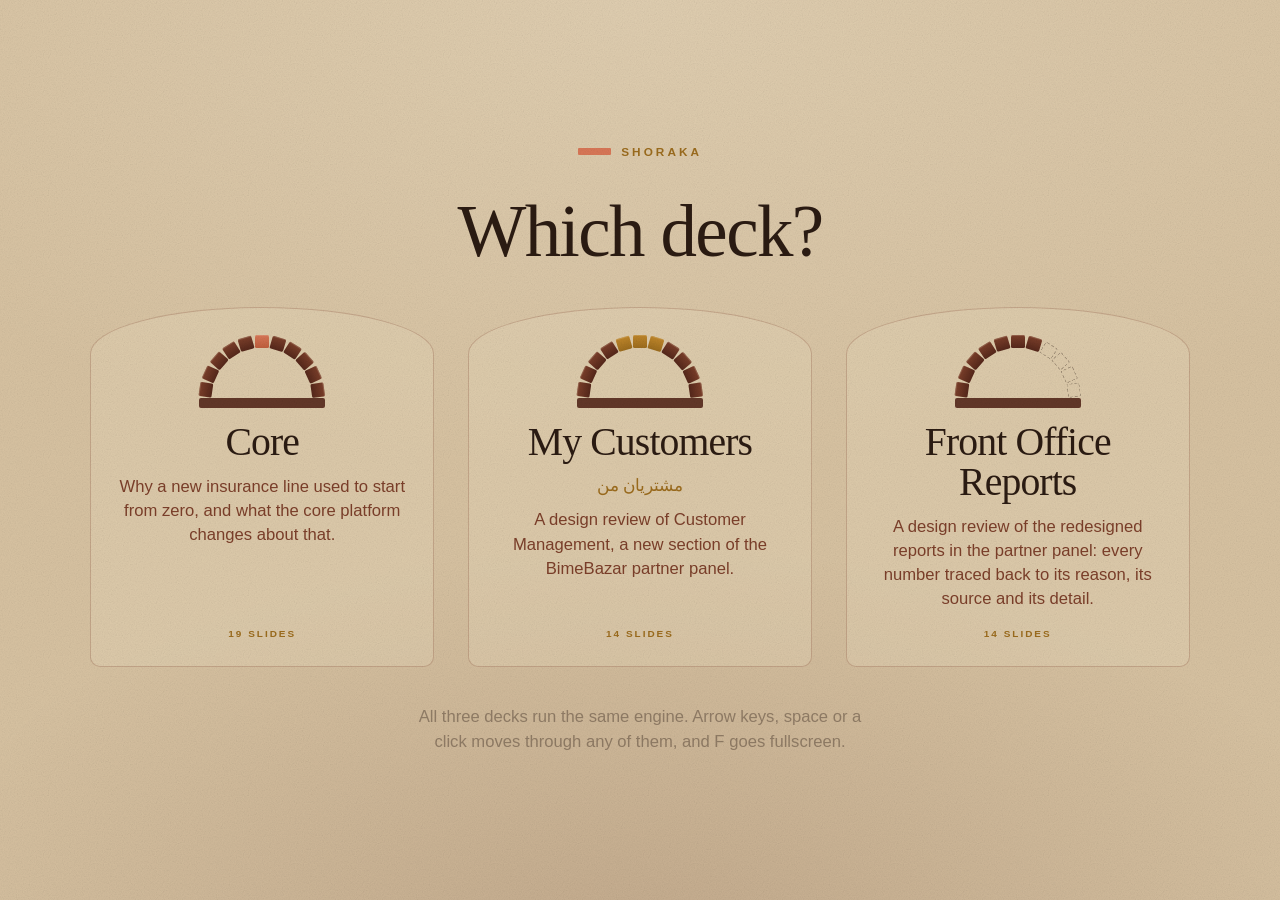
==== commit efe634d7: "Add Front Office Reports, a third deck A design review of the redesigned reporting experience in the" ====
--- a/index.html
+++ b/index.html
@@ -4,12 +4,12 @@
 <meta charset="utf-8">
 <meta name="viewport" content="width=device-width, initial-scale=1">
 <title>Shoraka decks</title>
-<meta name="description" content="Two presentations: Core, the insurance platform, and My Customers, a design review of the BimeBazar partner panel.">
+<meta name="description" content="Three presentations: Core, the insurance platform, and two design reviews of the BimeBazar partner panel, My Customers and Front Office Reports.">
 <meta name="author" content="Shoraka">
 <meta name="theme-color" content="#D8C3A2">
 <meta property="og:type" content="website">
 <meta property="og:title" content="Shoraka decks">
-<meta property="og:description" content="Two presentations: Core, the insurance platform, and My Customers, a design review of the BimeBazar partner panel.">
+<meta property="og:description" content="Three presentations: Core, the insurance platform, and two design reviews of the BimeBazar partner panel, My Customers and Front Office Reports.">
 <meta property="og:image" content="https://mrsadri.github.io/core-deck/assets/social/core.jpg">
 <meta property="og:url" content="https://mrsadri.github.io/core-deck/">
 <meta name="twitter:card" content="summary_large_image">
@@ -44,9 +44,16 @@
         <p class="choice-sub">A design review of Customer Management, a new section of the BimeBazar partner panel.</p>
         <div class="choice-meta">14 slides</div>
       </a>
+
+      <a class="choice" href="reports/index.html">
+        <div class="choice-arch"><div class="arch" data-bricks="11" data-depth=".2" data-fill="7"></div><div class="plinth"></div></div>
+        <div class="choice-name">Front Office Reports</div>
+        <p class="choice-sub">A design review of the redesigned reports in the partner panel: every number traced back to its reason, its source and its detail.</p>
+        <div class="choice-meta">14 slides</div>
+      </a>
     </div>
 
-    <p class="home-foot">Both decks run the same engine and the same rowlock arch. Arrow keys, space or a click moves through either one, and F goes fullscreen.</p>
+    <p class="home-foot">All three decks run the same engine. Arrow keys, space or a click moves through any of them, and F goes fullscreen.</p>
   </div>
 </main>
 
--- a/home/css/home.css
+++ b/home/css/home.css
@@ -1,7 +1,7 @@
 /* ---------- the chooser ---------- */
 /* The homepage is not a deck: no slides, no HUD, no navigation. It borrows
    the ground from base.css, the type scale from tokens.css and the arch from
-   motif.css, so it cannot drift away from the two decks it introduces.
+   motif.css, so it cannot drift away from the decks it introduces.
 
    .home carries .is-active because that is the engine's word for revealed,
    and the homepage is revealed for as long as it is open. It is what makes
@@ -26,9 +26,9 @@
 .ask{font-size:var(--h2);line-height:1;letter-spacing:-.022em;max-width:20ch}
 .home-foot{font-size:var(--support);color:var(--ink-38);max-width:48ch;line-height:1.5}
 
-/* ---------- the two cards ---------- */
+/* ---------- the three cards ---------- */
 .choices{
-  display:grid;grid-template-columns:repeat(2,minmax(0,1fr));
+  display:grid;grid-template-columns:repeat(3,minmax(0,1fr));
   gap:clamp(1rem,2.6vw,2.4rem);width:100%;
 }
 .choice{
@@ -56,7 +56,7 @@
 }
 .choice-fa{font-size:var(--support);color:var(--yellow-lo);line-height:1.3}
 .choice-sub{font-size:var(--support);color:var(--brick);max-width:32ch;line-height:1.45}
-/* pinned to the foot of the card, so the two counts sit on one line
+/* pinned to the foot of the card, so the counts sit on one line
    however much the copy above them differs in length */
 .choice-meta{
   font-size:clamp(.6rem,.78vw,.78rem);letter-spacing:.2em;text-transform:uppercase;
@@ -69,24 +69,27 @@
 .choices{animation:none}
 .home-grid > *:nth-child(1){--d:0}
 .home-grid > *:nth-child(2){--d:1}
-.home-grid > *:nth-child(4){--d:5}
+.home-grid > *:nth-child(4){--d:6}
 .choice:nth-child(1){--d:2}
 .choice:nth-child(2){--d:3}
+.choice:nth-child(3){--d:4}
 @keyframes rise{from{opacity:0;transform:translateY(18px)}}
 
 /* ---------- a narrow, tall frame ----------
    The cards stack, so the page gets taller exactly when it has less room.
-   Both cards have to stay above the fold: a chooser whose second choice is
-   below it is only asking half a question. */
+   Every card has to stay above the fold: a chooser whose last choice is
+   below it is only asking part of a question. With three cards stacked,
+   that is paid for with a smaller arch and tighter padding. */
 @media (max-aspect-ratio:1/1){
-  .home{padding-block:clamp(1.2rem,3.4vh,2.2rem)}
-  .home-grid{gap:clamp(1rem,2.6vh,1.8rem)}
-  .choices{grid-template-columns:1fr}
-  .choice-arch{width:min(150px,34%)}
+  .home{padding-block:clamp(1rem,2.6vh,2rem)}
+  .home-grid{gap:clamp(.8rem,2vh,1.4rem)}
+  .choices{grid-template-columns:1fr;gap:clamp(.7rem,1.6vh,1.2rem)}
+  .choice{gap:.45rem;padding:clamp(.9rem,1.8vh,1.4rem) clamp(1rem,2.2vw,2rem)}
+  .choice-arch{width:min(120px,26%)}
 }
 @media (max-width:760px) and (max-aspect-ratio:1/1){
-  .home-grid{gap:clamp(.9rem,2.4vh,1.4rem)}
-  .choice{gap:.45rem;padding:1rem .9rem}
+  .home-grid{gap:clamp(.7rem,1.8vh,1.2rem)}
+  .choice{gap:.35rem;padding:.75rem .9rem}
 }
 
 /* motion.css zeroes every duration, but an animation delay would still hold
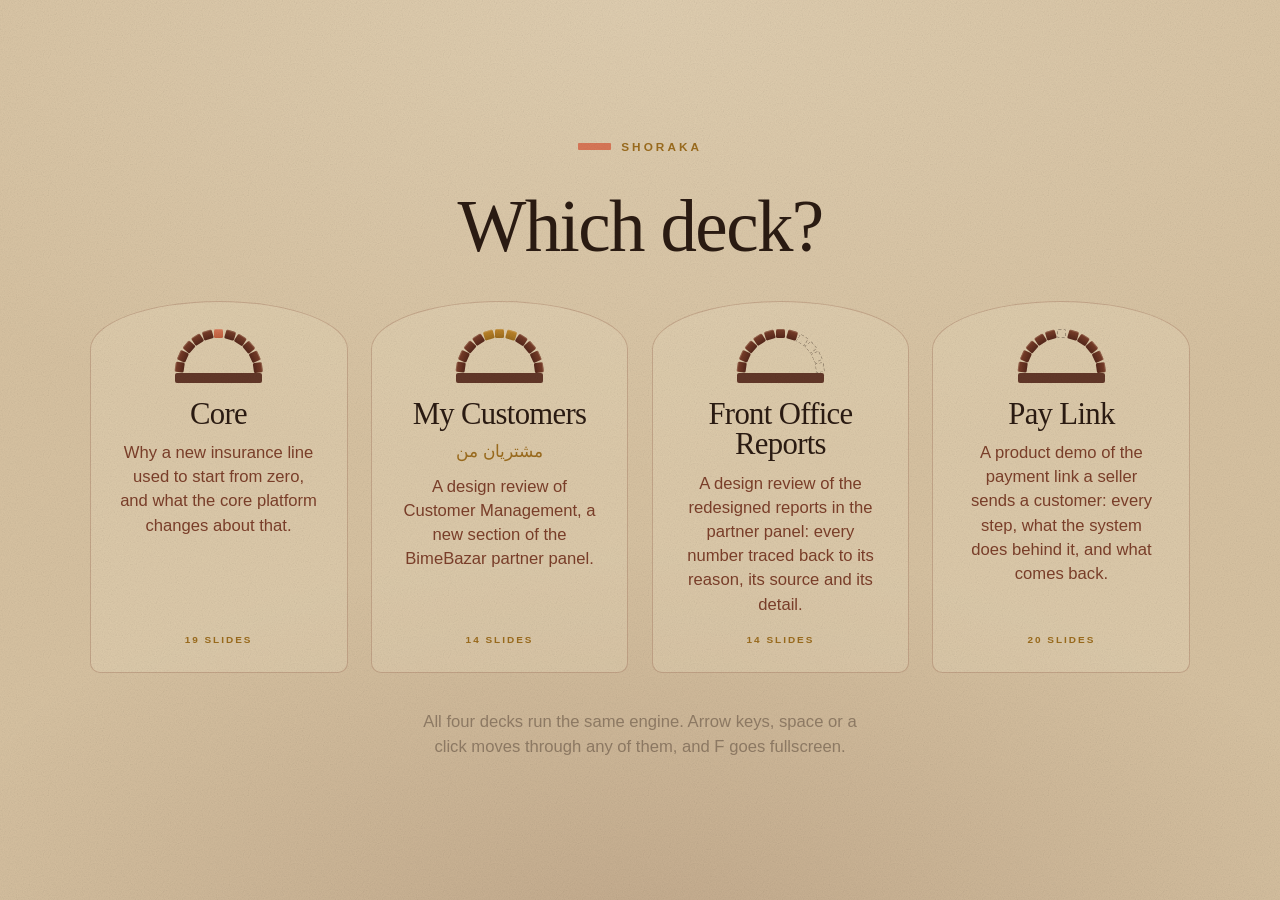
==== commit 55cd0ca8: "Add Pay Link, a fourth deck A product demo of the recipient payment link: a seller sends a customer " ====
--- a/index.html
+++ b/index.html
@@ -4,12 +4,12 @@
 <meta charset="utf-8">
 <meta name="viewport" content="width=device-width, initial-scale=1">
 <title>Shoraka decks</title>
-<meta name="description" content="Three presentations: Core, the insurance platform, and two design reviews of the BimeBazar partner panel, My Customers and Front Office Reports.">
+<meta name="description" content="Four presentations: Core, the insurance platform, two design reviews of the BimeBazar partner panel, My Customers and Front Office Reports, and Pay Link, a product demo.">
 <meta name="author" content="Shoraka">
 <meta name="theme-color" content="#D8C3A2">
 <meta property="og:type" content="website">
 <meta property="og:title" content="Shoraka decks">
-<meta property="og:description" content="Three presentations: Core, the insurance platform, and two design reviews of the BimeBazar partner panel, My Customers and Front Office Reports.">
+<meta property="og:description" content="Four presentations: Core, the insurance platform, two design reviews of the BimeBazar partner panel, My Customers and Front Office Reports, and Pay Link, a product demo.">
 <meta property="og:image" content="https://mrsadri.github.io/core-deck/assets/social/core.jpg">
 <meta property="og:url" content="https://mrsadri.github.io/core-deck/">
 <meta name="twitter:card" content="summary_large_image">
@@ -51,9 +51,16 @@
         <p class="choice-sub">A design review of the redesigned reports in the partner panel: every number traced back to its reason, its source and its detail.</p>
         <div class="choice-meta">14 slides</div>
       </a>
+
+      <a class="choice" href="pay/index.html">
+        <div class="choice-arch"><div class="arch" data-bricks="11" data-depth=".2" data-ghostat="5"></div><div class="plinth"></div></div>
+        <div class="choice-name">Pay Link</div>
+        <p class="choice-sub">A product demo of the payment link a seller sends a customer: every step, what the system does behind it, and what comes back.</p>
+        <div class="choice-meta">20 slides</div>
+      </a>
     </div>
 
-    <p class="home-foot">All three decks run the same engine. Arrow keys, space or a click moves through any of them, and F goes fullscreen.</p>
+    <p class="home-foot">All four decks run the same engine. Arrow keys, space or a click moves through any of them, and F goes fullscreen.</p>
   </div>
 </main>
 
--- a/home/css/home.css
+++ b/home/css/home.css
@@ -20,16 +20,19 @@
 }
 .home-grid{
   display:flex;flex-direction:column;align-items:center;text-align:center;
-  gap:clamp(1.6rem,4.2vh,3rem);width:min(1100px,100%);
+  gap:clamp(1.6rem,4.2vh,3rem);width:min(1360px,100%);
 }
 .home-grid .eyebrow{justify-content:center}
 .ask{font-size:var(--h2);line-height:1;letter-spacing:-.022em;max-width:20ch}
 .home-foot{font-size:var(--support);color:var(--ink-38);max-width:48ch;line-height:1.5}
 
-/* ---------- the three cards ---------- */
+/* ---------- the four cards ----------
+   Four across leave each card about a quarter narrower than three did, so
+   the row takes a wider measure and a deck's name a smaller size: Front
+   Office Reports has to stay on two lines at 1280. */
 .choices{
-  display:grid;grid-template-columns:repeat(3,minmax(0,1fr));
-  gap:clamp(1rem,2.6vw,2.4rem);width:100%;
+  display:grid;grid-template-columns:repeat(4,minmax(0,1fr));
+  gap:clamp(.8rem,1.8vw,1.8rem);width:100%;
 }
 .choice{
   display:flex;flex-direction:column;align-items:center;gap:.75rem;
@@ -51,7 +54,7 @@
 
 .choice-name{
   font-family:var(--serif);font-weight:400;
-  font-size:clamp(1.7rem,3.1vw,2.9rem);line-height:1;letter-spacing:-.022em;
+  font-size:clamp(1.45rem,2.4vw,2.5rem);line-height:1;letter-spacing:-.022em;
   margin-top:.2rem;
 }
 .choice-fa{font-size:var(--support);color:var(--yellow-lo);line-height:1.3}
@@ -69,23 +72,24 @@
 .choices{animation:none}
 .home-grid > *:nth-child(1){--d:0}
 .home-grid > *:nth-child(2){--d:1}
-.home-grid > *:nth-child(4){--d:6}
+.home-grid > *:nth-child(4){--d:7}
 .choice:nth-child(1){--d:2}
 .choice:nth-child(2){--d:3}
 .choice:nth-child(3){--d:4}
+.choice:nth-child(4){--d:5}
 @keyframes rise{from{opacity:0;transform:translateY(18px)}}
 
 /* ---------- a narrow, tall frame ----------
    The cards stack, so the page gets taller exactly when it has less room.
    Every card has to stay above the fold: a chooser whose last choice is
-   below it is only asking part of a question. With three cards stacked,
-   that is paid for with a smaller arch and tighter padding. */
+   below it is only asking part of a question. Four cards stacked do not
+   fit, so they sit two by two, with a smaller arch and tighter padding. */
 @media (max-aspect-ratio:1/1){
   .home{padding-block:clamp(1rem,2.6vh,2rem)}
   .home-grid{gap:clamp(.8rem,2vh,1.4rem)}
-  .choices{grid-template-columns:1fr;gap:clamp(.7rem,1.6vh,1.2rem)}
+  .choices{grid-template-columns:repeat(2,minmax(0,1fr));gap:clamp(.7rem,1.6vh,1.2rem)}
   .choice{gap:.45rem;padding:clamp(.9rem,1.8vh,1.4rem) clamp(1rem,2.2vw,2rem)}
-  .choice-arch{width:min(120px,26%)}
+  .choice-arch{width:min(120px,40%)}
 }
 @media (max-width:760px) and (max-aspect-ratio:1/1){
   .home-grid{gap:clamp(.7rem,1.8vh,1.2rem)}
